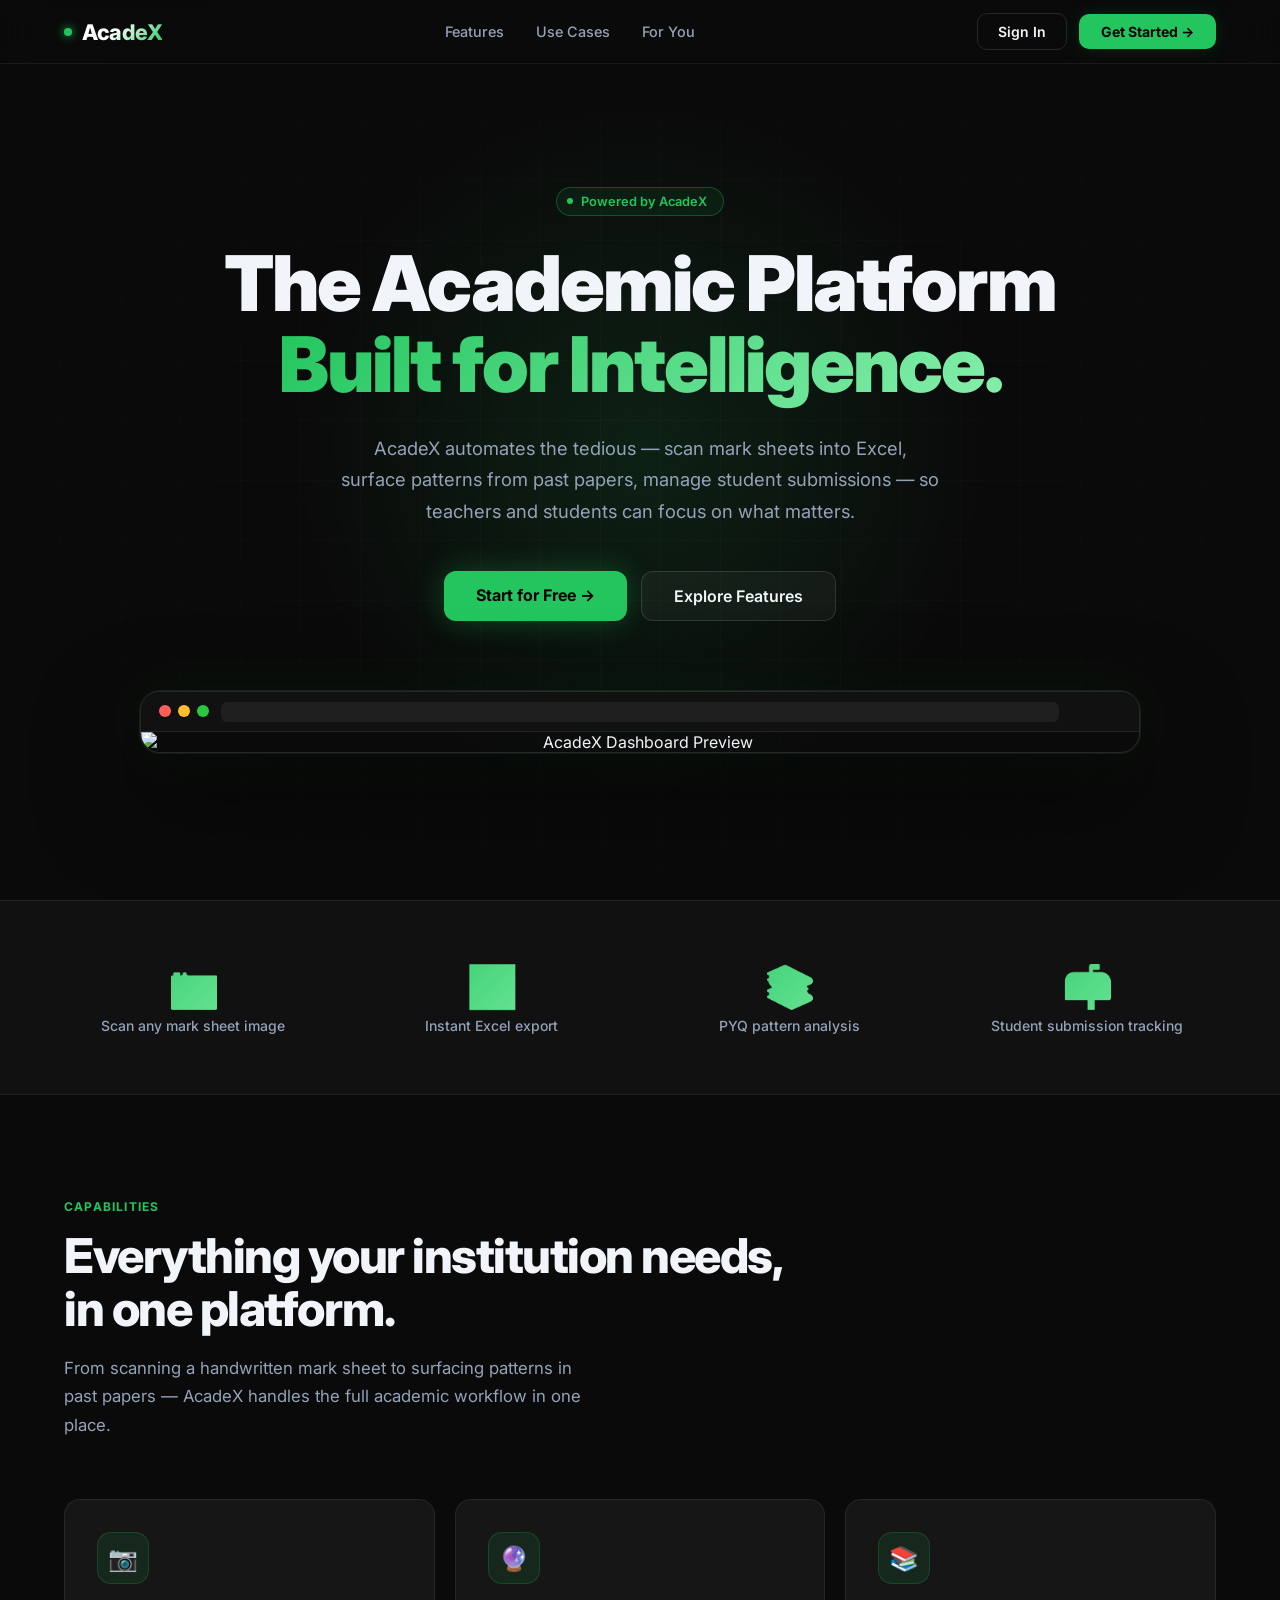
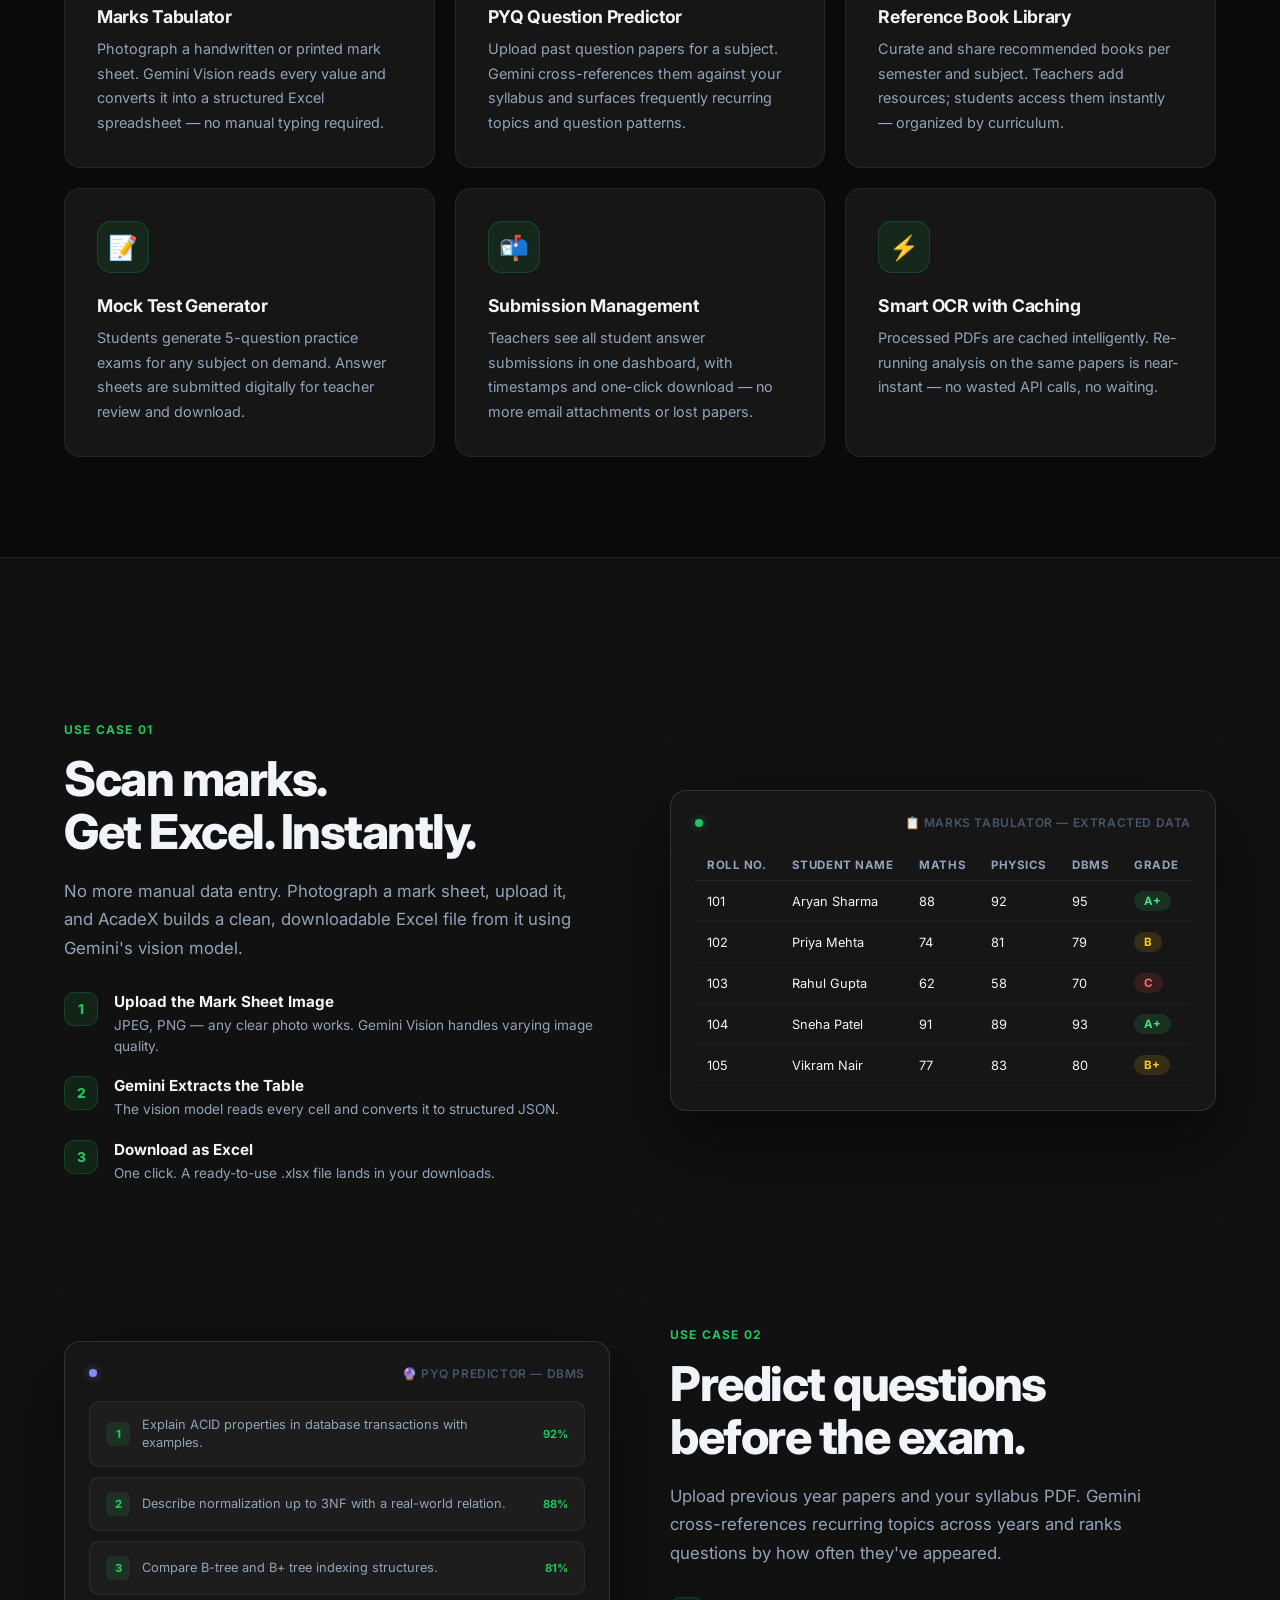
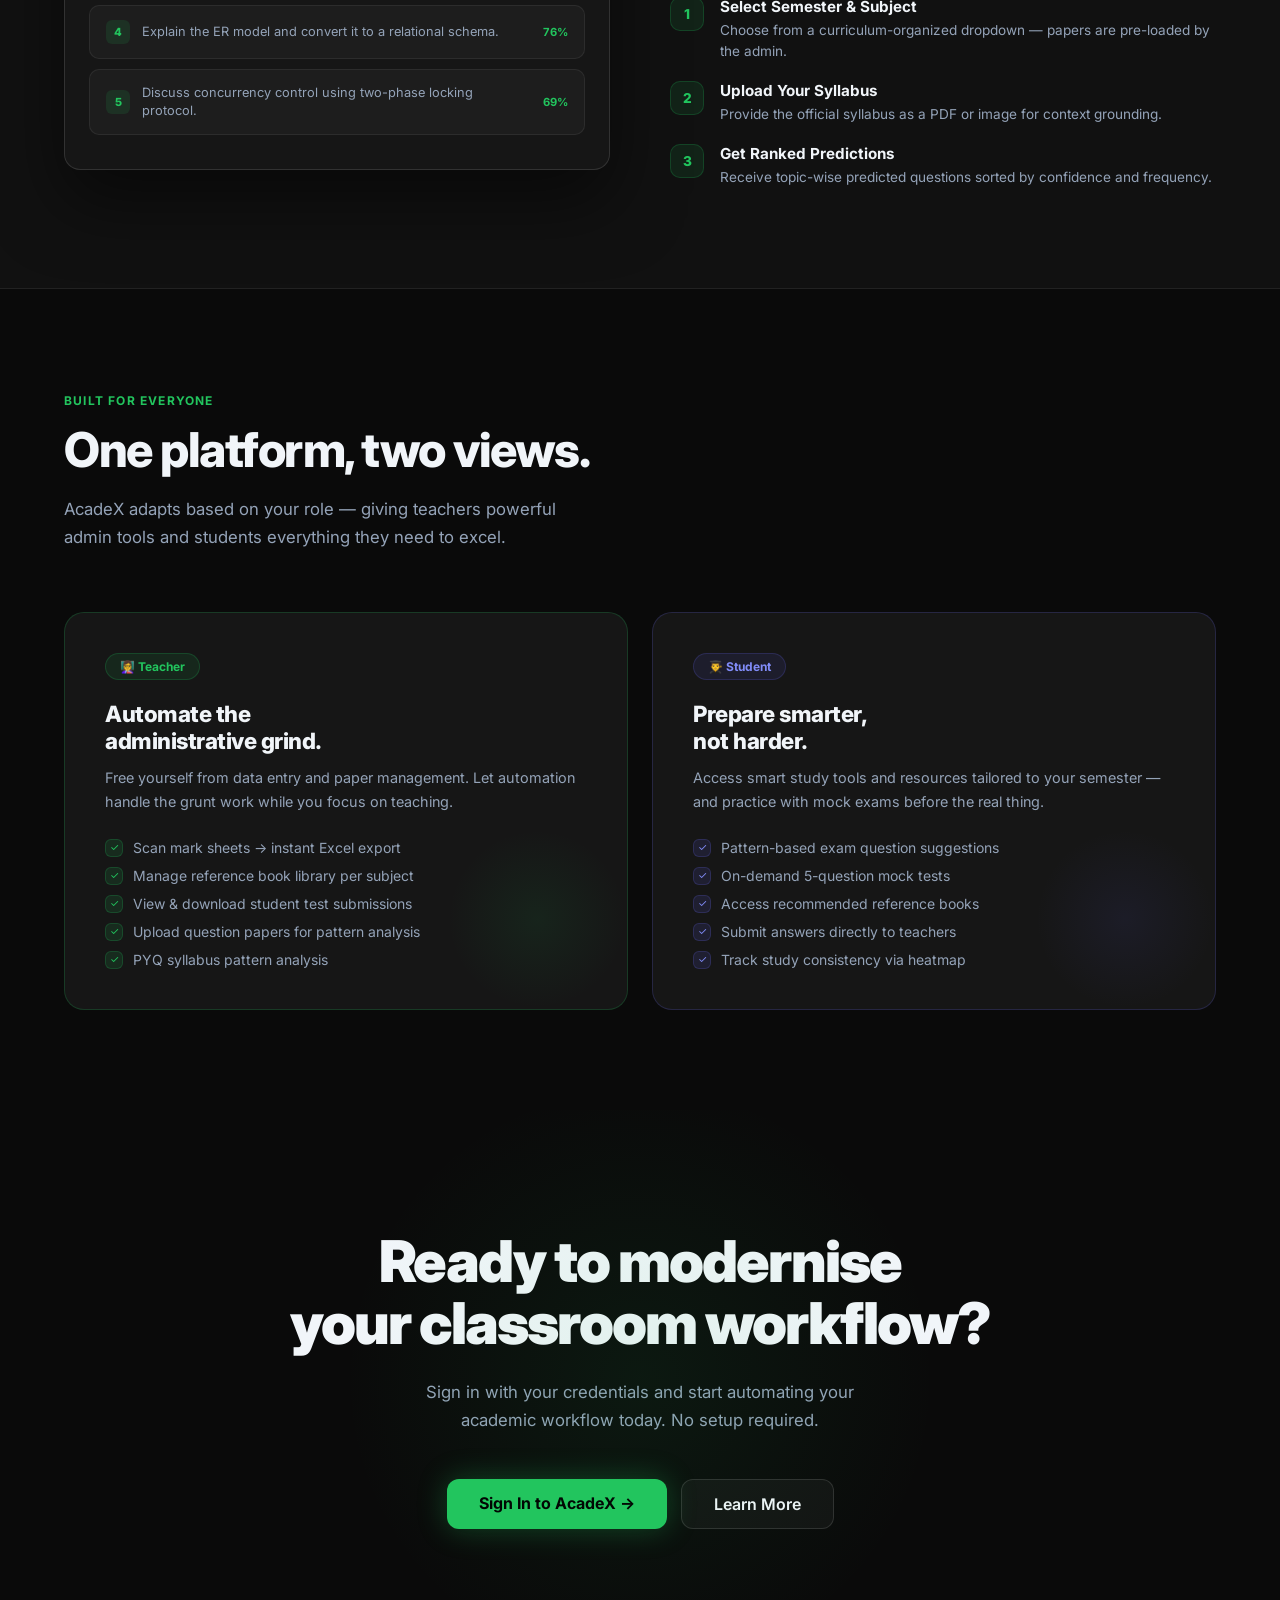
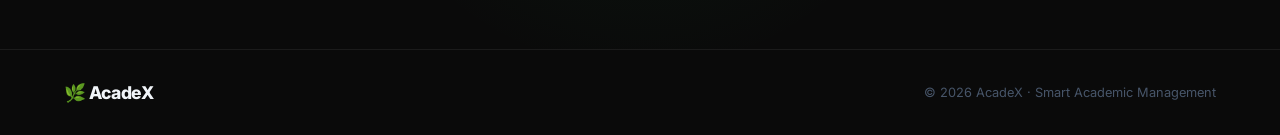
==== templates/landing.html @ 65650c80 "Landing page" ====
<!DOCTYPE html>
<html lang="en">
<head>
  <meta charset="UTF-8">
  <meta name="viewport" content="width=device-width, initial-scale=1.0">
  <title>AcadeX — Smart Academic Management Platform</title>
  <meta name="description" content="AcadeX automates academic workflows. Scan mark sheets into Excel, predict exam questions from past papers, manage student submissions — all in one platform.">
  <link href="https://fonts.googleapis.com/css2?family=Inter:ital,wght@0,300;0,400;0,500;0,600;0,700;0,800;0,900;1,400&display=swap" rel="stylesheet">
  <style>
    *, *::before, *::after { box-sizing: border-box; margin: 0; padding: 0; }

    :root {
      --bg:        #0a0a0a;
      --bg-2:      #111111;
      --bg-card:   #161616;
      --border:    rgba(255,255,255,0.07);
      --border-hi: rgba(255,255,255,0.12);
      --green:     #22c55e;
      --green-dim: #16a34a;
      --green-glow:rgba(34,197,94,0.15);
      --text:      #f1f5f9;
      --text-dim:  #94a3b8;
      --text-mute: #475569;
      --radius:    16px;
    }

    html { scroll-behavior: smooth; }

    body {
      font-family: 'Inter', sans-serif;
      background: var(--bg);
      color: var(--text);
      -webkit-font-smoothing: antialiased;
      overflow-x: hidden;
    }

    /* ─── NAV ─────────────────────────────────── */
    nav {
      position: fixed; top: 0; left: 0; right: 0; z-index: 100;
      display: flex; align-items: center; justify-content: space-between;
      padding: 0 5%;
      height: 64px;
      background: rgba(10,10,10,0.8);
      backdrop-filter: blur(20px);
      border-bottom: 1px solid var(--border);
    }

    .nav-brand {
      display: flex; align-items: center; gap: 10px;
      font-size: 1.35rem; font-weight: 800; letter-spacing: -0.5px;
      background: linear-gradient(135deg, #fff 50%, var(--green));
      -webkit-background-clip: text; -webkit-text-fill-color: transparent;
    }

    .nav-brand .brand-dot {
      width: 8px; height: 8px; border-radius: 50%;
      background: var(--green);
      box-shadow: 0 0 10px var(--green);
      -webkit-text-fill-color: initial;
    }

    .nav-links { display: flex; gap: 32px; }
    .nav-links a {
      color: var(--text-dim); text-decoration: none;
      font-size: 0.9rem; font-weight: 500;
      transition: color 0.2s;
    }
    .nav-links a:hover { color: var(--text); }

    .nav-cta {
      display: flex; gap: 12px; align-items: center;
    }

    .btn-ghost {
      padding: 9px 20px; border-radius: 10px;
      border: 1px solid var(--border-hi);
      background: transparent; color: var(--text);
      font-size: 0.875rem; font-weight: 600;
      text-decoration: none; cursor: pointer;
      transition: all 0.2s;
    }
    .btn-ghost:hover { background: rgba(255,255,255,0.05); border-color: rgba(255,255,255,0.2); }

    .btn-primary {
      padding: 9px 22px; border-radius: 10px;
      background: var(--green); color: #000;
      font-size: 0.875rem; font-weight: 700;
      text-decoration: none; cursor: pointer;
      border: none; transition: all 0.2s;
      box-shadow: 0 0 20px var(--green-glow);
    }
    .btn-primary:hover { background: #4ade80; box-shadow: 0 0 30px rgba(34,197,94,0.25); transform: translateY(-1px); }

    /* ─── HERO ────────────────────────────────── */
    .hero {
      min-height: 100vh;
      display: flex; flex-direction: column;
      align-items: center; justify-content: center;
      text-align: center;
      padding: 120px 5% 80px;
      position: relative;
      overflow: hidden;
    }

    .hero-glow {
      position: absolute;
      width: 700px; height: 700px;
      background: radial-gradient(circle, rgba(34,197,94,0.12) 0%, transparent 70%);
      top: 50%; left: 50%; transform: translate(-50%, -50%);
      pointer-events: none;
    }

    .hero-grid {
      position: absolute; inset: 0;
      background-image:
        linear-gradient(rgba(255,255,255,0.025) 1px, transparent 1px),
        linear-gradient(90deg, rgba(255,255,255,0.025) 1px, transparent 1px);
      background-size: 60px 60px;
      mask-image: radial-gradient(ellipse 80% 80% at 50% 50%, black, transparent);
      pointer-events: none;
    }

    .hero-badge {
      display: inline-flex; align-items: center; gap: 8px;
      padding: 6px 16px 6px 10px;
      border-radius: 100px;
      border: 1px solid rgba(34,197,94,0.3);
      background: rgba(34,197,94,0.08);
      font-size: 0.8rem; font-weight: 600; color: var(--green);
      margin-bottom: 28px;
      animation: fadeDown 0.6s ease both;
    }
    .hero-badge .dot { width: 6px; height: 6px; border-radius: 50%; background: var(--green); animation: pulse 2s infinite; }

    @keyframes pulse { 0%,100%{opacity:1} 50%{opacity:0.4} }
    @keyframes fadeDown { from{opacity:0;transform:translateY(-12px)} to{opacity:1;transform:none} }
    @keyframes fadeUp   { from{opacity:0;transform:translateY(20px)}  to{opacity:1;transform:none} }
    @keyframes fadeIn   { from{opacity:0} to{opacity:1} }
    @keyframes slideLeft{ from{opacity:0;transform:translateX(30px)} to{opacity:1;transform:none} }

    .hero h1 {
      font-size: clamp(2.8rem, 6vw, 5.5rem);
      font-weight: 900;
      line-height: 1.05;
      letter-spacing: -2px;
      margin-bottom: 28px;
      animation: fadeUp 0.7s 0.1s ease both;
    }

    .hero h1 .accent {
      background: linear-gradient(135deg, var(--green) 0%, #86efac 100%);
      -webkit-background-clip: text; -webkit-text-fill-color: transparent;
    }

    .hero-sub {
      max-width: 600px;
      font-size: 1.15rem;
      color: var(--text-dim);
      line-height: 1.7;
      margin-bottom: 44px;
      animation: fadeUp 0.7s 0.2s ease both;
    }

    .hero-actions {
      display: flex; gap: 14px; justify-content: center; flex-wrap: wrap;
      animation: fadeUp 0.7s 0.3s ease both;
    }

    .btn-hero-primary {
      padding: 14px 32px; border-radius: 12px;
      background: var(--green); color: #000;
      font-size: 1rem; font-weight: 700;
      text-decoration: none;
      box-shadow: 0 0 30px rgba(34,197,94,0.3);
      transition: all 0.25s;
      border: none;
    }
    .btn-hero-primary:hover { background: #4ade80; transform: translateY(-2px); box-shadow: 0 0 50px rgba(34,197,94,0.35); }

    .btn-hero-ghost {
      padding: 14px 32px; border-radius: 12px;
      border: 1px solid var(--border-hi);
      background: rgba(255,255,255,0.04);
      color: var(--text); font-size: 1rem; font-weight: 600;
      text-decoration: none; transition: all 0.25s;
    }
    .btn-hero-ghost:hover { background: rgba(255,255,255,0.08); transform: translateY(-2px); }

    /* ─── HERO IMAGE ──────────────────────────── */
    .hero-visual {
      margin-top: 70px; width: 100%; max-width: 1000px;
      position: relative; z-index: 2;
      animation: fadeUp 0.9s 0.4s ease both;
    }

    .hero-visual-frame {
      border-radius: 20px;
      border: 1px solid var(--border-hi);
      overflow: hidden;
      box-shadow: 0 40px 100px rgba(0,0,0,0.6), 0 0 0 1px var(--border), 0 0 60px rgba(34,197,94,0.08);
      position: relative;
    }

    .hero-visual-frame::before {
      content: '';
      position: absolute; top: 0; left: 0; right: 0;
      height: 40px;
      background: var(--bg-2);
      border-bottom: 1px solid var(--border);
      display: flex; align-items: center;
      z-index: 3;
    }

    .browser-dots {
      position: absolute; top: 13px; left: 18px;
      display: flex; gap: 7px; z-index: 4;
    }
    .browser-dots span {
      width: 12px; height: 12px; border-radius: 50%;
    }
    .browser-dots span:nth-child(1){ background: #ff5f57; }
    .browser-dots span:nth-child(2){ background: #febc2e; }
    .browser-dots span:nth-child(3){ background: #28c840; }

    .browser-bar {
      position: absolute; top: 10px; left: 80px; right: 80px;
      height: 20px; border-radius: 6px;
      background: rgba(255,255,255,0.06);
      z-index: 4;
    }

    .hero-img {
      width: 100%; display: block;
      margin-top: 40px;
    }

    /* ─── STATS STRIP ─────────────────────────── */
    .stats-strip {
      padding: 60px 5%;
      border-top: 1px solid var(--border);
      border-bottom: 1px solid var(--border);
      display: grid;
      grid-template-columns: repeat(auto-fit, minmax(180px, 1fr));
      gap: 40px;
      background: var(--bg-2);
    }

    .stat-item { text-align: center; }
    .stat-num {
      font-size: 2.6rem; font-weight: 900;
      letter-spacing: -1px;
      background: linear-gradient(135deg, var(--green) 0%, #86efac 100%);
      -webkit-background-clip: text; -webkit-text-fill-color: transparent;
    }
    .stat-label {
      font-size: 0.875rem; color: var(--text-dim);
      margin-top: 6px; font-weight: 500;
    }

    /* ─── SECTIONS ────────────────────────────── */
    section { padding: 100px 5%; }

    .section-tag {
      display: inline-block;
      font-size: 0.75rem; font-weight: 700; letter-spacing: 0.1em;
      text-transform: uppercase; color: var(--green);
      margin-bottom: 16px;
    }

    .section-title {
      font-size: clamp(2rem, 4vw, 3rem);
      font-weight: 800; letter-spacing: -1.5px;
      line-height: 1.1; margin-bottom: 18px;
    }

    .section-sub {
      font-size: 1.05rem; color: var(--text-dim);
      line-height: 1.7; max-width: 520px;
    }

    /* ─── FEATURES GRID ───────────────────────── */
    .features-grid {
      display: grid;
      grid-template-columns: repeat(auto-fit, minmax(300px, 1fr));
      gap: 20px;
      margin-top: 60px;
    }

    .feature-card {
      background: var(--bg-card);
      border: 1px solid var(--border);
      border-radius: var(--radius);
      padding: 32px;
      transition: all 0.3s;
      position: relative;
      overflow: hidden;
    }

    .feature-card::before {
      content: '';
      position: absolute; top: 0; left: 0; right: 0; height: 1px;
      background: linear-gradient(90deg, transparent, var(--green-dim), transparent);
      opacity: 0; transition: opacity 0.3s;
    }

    .feature-card:hover {
      border-color: rgba(34,197,94,0.2);
      transform: translateY(-4px);
      box-shadow: 0 20px 50px rgba(0,0,0,0.4), 0 0 30px var(--green-glow);
    }
    .feature-card:hover::before { opacity: 1; }

    .feature-icon {
      width: 52px; height: 52px; border-radius: 14px;
      background: rgba(34,197,94,0.1);
      border: 1px solid rgba(34,197,94,0.2);
      display: flex; align-items: center; justify-content: center;
      font-size: 1.5rem; margin-bottom: 22px;
    }

    .feature-title {
      font-size: 1.1rem; font-weight: 700; margin-bottom: 10px;
      letter-spacing: -0.3px;
    }

    .feature-desc {
      font-size: 0.9rem; color: var(--text-dim); line-height: 1.7;
    }

    /* ─── USE CASES ───────────────────────────── */
    .usecase-section {
      background: var(--bg-2);
      border-top: 1px solid var(--border);
      border-bottom: 1px solid var(--border);
    }

    .usecase-grid {
      display: grid;
      grid-template-columns: 1fr 1fr;
      gap: 60px;
      align-items: center;
      margin-top: 60px;
    }

    .usecase-visual {
      border-radius: var(--radius);
      overflow: hidden;
      border: 1px solid var(--border-hi);
      background: var(--bg-card);
      box-shadow: 0 30px 70px rgba(0,0,0,0.5);
    }

    /* ─── MOCK DASHBOARD VISUAL ───────────────── */
    .mock-dashboard {
      padding: 24px;
      font-family: 'Inter', monospace;
    }

    .mock-topbar {
      display: flex; align-items: center; gap: 8px;
      margin-bottom: 20px;
    }

    .mock-dot { width: 8px; height: 8px; border-radius: 50%; }
    .mock-label {
      font-size: 0.75rem; color: var(--text-mute);
      margin-left: auto; font-weight: 600; letter-spacing: 0.05em;
      text-transform: uppercase;
    }

    .mock-table { width: 100%; border-collapse: collapse; font-size: 0.8rem; }
    .mock-table th {
      padding: 8px 12px; text-align: left; font-weight: 700;
      color: var(--text-dim); border-bottom: 1px solid var(--border);
      font-size: 0.72rem; text-transform: uppercase; letter-spacing: 0.05em;
    }
    .mock-table td {
      padding: 10px 12px; color: var(--text); border-bottom: 1px solid rgba(255,255,255,0.04);
    }
    .mock-table tr:hover td { background: rgba(255,255,255,0.02); }

    .score-pill {
      display: inline-block; padding: 3px 10px; border-radius: 100px;
      font-size: 0.72rem; font-weight: 700;
    }
    .score-high { background: rgba(34,197,94,0.15); color: #4ade80; }
    .score-mid  { background: rgba(234,179,8,0.15);  color: #facc15; }
    .score-low  { background: rgba(239,68,68,0.15);  color: #f87171; }

    /* ─── PYQ MOCK ────────────────────────────── */
    .mock-pyq { padding: 24px; }
    .pyq-item {
      padding: 14px 16px; border-radius: 10px;
      background: rgba(255,255,255,0.03);
      border: 1px solid var(--border);
      margin-bottom: 10px;
      display: flex; align-items: center; gap: 12px;
    }
    .pyq-num {
      font-size: 0.7rem; font-weight: 800; color: var(--green);
      width: 24px; height: 24px; border-radius: 6px;
      background: rgba(34,197,94,0.12); display: flex; align-items: center; justify-content: center; flex-shrink: 0;
    }
    .pyq-text { font-size: 0.8rem; color: var(--text-dim); flex: 1; line-height: 1.4; }
    .pyq-prob {
      font-size: 0.7rem; font-weight: 700; color: var(--green);
      white-space: nowrap;
    }

    .usecase-info { }
    .usecase-steps { margin-top: 30px; display: flex; flex-direction: column; gap: 20px; }
    .usecase-step { display: flex; gap: 16px; align-items: flex-start; }
    .step-num {
      width: 34px; height: 34px; border-radius: 10px;
      background: rgba(34,197,94,0.1); border: 1px solid rgba(34,197,94,0.2);
      font-size: 0.85rem; font-weight: 800; color: var(--green);
      display: flex; align-items: center; justify-content: center; flex-shrink: 0;
    }
    .step-body h4 { font-size: 0.95rem; font-weight: 700; margin-bottom: 4px; }
    .step-body p  { font-size: 0.85rem; color: var(--text-dim); line-height: 1.5; }

    /* ─── ROLES SECTION ───────────────────────── */
    .roles-grid {
      display: grid;
      grid-template-columns: 1fr 1fr;
      gap: 24px;
      margin-top: 60px;
    }

    .role-card {
      background: var(--bg-card);
      border: 1px solid var(--border);
      border-radius: 20px;
      padding: 40px;
      transition: all 0.3s;
      position: relative; overflow: hidden;
    }

    .role-card.teacher { border-color: rgba(34,197,94,0.2); }
    .role-card.student { border-color: rgba(99,102,241,0.2); }

    .role-card.teacher::after {
      content: '';
      position: absolute; bottom: 0; right: 0;
      width: 180px; height: 180px;
      background: radial-gradient(circle, rgba(34,197,94,0.08) 0%, transparent 70%);
      pointer-events: none;
    }
    .role-card.student::after {
      content: '';
      position: absolute; bottom: 0; right: 0;
      width: 180px; height: 180px;
      background: radial-gradient(circle, rgba(99,102,241,0.08) 0%, transparent 70%);
      pointer-events: none;
    }

    .role-badge {
      display: inline-flex; align-items: center; gap: 8px;
      padding: 5px 14px; border-radius: 100px;
      font-size: 0.75rem; font-weight: 700;
      margin-bottom: 20px;
    }
    .teacher .role-badge { background: rgba(34,197,94,0.1); color: var(--green); border: 1px solid rgba(34,197,94,0.2); }
    .student .role-badge { background: rgba(99,102,241,0.1); color: #818cf8; border: 1px solid rgba(99,102,241,0.2); }

    .role-title { font-size: 1.4rem; font-weight: 800; letter-spacing: -0.5px; margin-bottom: 12px; }
    .role-desc  { font-size: 0.9rem; color: var(--text-dim); line-height: 1.7; margin-bottom: 24px; }

    .role-perks { display: flex; flex-direction: column; gap: 10px; }
    .role-perk  { display: flex; align-items: center; gap: 10px; font-size: 0.875rem; color: var(--text-dim); }
    .perk-check {
      width: 18px; height: 18px; border-radius: 6px;
      background: rgba(34,197,94,0.12); border: 1px solid rgba(34,197,94,0.2);
      display: flex; align-items: center; justify-content: center;
      color: var(--green); font-size: 0.65rem; flex-shrink: 0;
    }
    .student .perk-check {
      background: rgba(99,102,241,0.12); border-color: rgba(99,102,241,0.2);
      color: #818cf8;
    }

    /* ─── CTA ─────────────────────────────────── */
    .cta-section {
      text-align: center;
      padding: 120px 5%;
      position: relative; overflow: hidden;
    }

    .cta-section::before {
      content: '';
      position: absolute; top: 50%; left: 50%; transform: translate(-50%, -50%);
      width: 600px; height: 600px;
      background: radial-gradient(circle, rgba(34,197,94,0.08) 0%, transparent 70%);
      pointer-events: none;
    }

    .cta-title {
      font-size: clamp(2.2rem, 4.5vw, 3.8rem);
      font-weight: 900; letter-spacing: -2px;
      line-height: 1.08; margin-bottom: 24px;
    }

    .cta-sub {
      font-size: 1.05rem; color: var(--text-dim);
      max-width: 480px; margin: 0 auto 44px; line-height: 1.7;
    }

    .cta-actions {
      display: flex; gap: 14px; justify-content: center; flex-wrap: wrap;
    }

    /* ─── FOOTER ──────────────────────────────── */
    footer {
      border-top: 1px solid var(--border);
      padding: 32px 5%;
      display: flex; justify-content: space-between; align-items: center;
      flex-wrap: wrap; gap: 16px;
    }

    .footer-brand { font-size: 1.1rem; font-weight: 800; letter-spacing: -0.3px; }
    .footer-copy  { font-size: 0.8rem; color: var(--text-mute); }

    /* ─── SCROLL ANIMATIONS ───────────────────── */
    .reveal {
      opacity: 0; transform: translateY(30px);
      transition: opacity 0.6s ease, transform 0.6s ease;
    }
    .reveal.visible {
      opacity: 1; transform: none;
    }

    /* ─── RESPONSIVE ──────────────────────────── */
    @media (max-width: 768px) {
      .usecase-grid, .roles-grid { grid-template-columns: 1fr; }
      .nav-links { display: none; }
      .usecase-visual { order: -1; }
    }
  </style>
</head>
<body>

<!-- ─── NAV ───────────────────────────────────────────── -->
<nav>
  <div class="nav-brand">
    <span class="brand-dot"></span>
    AcadeX
  </div>
  <div class="nav-links">
    <a href="#features">Features</a>
    <a href="#use-cases">Use Cases</a>
    <a href="#roles">For You</a>
  </div>
  <div class="nav-cta">
    <a href="/login" class="btn-ghost">Sign In</a>
    <a href="/login" class="btn-primary">Get Started →</a>
  </div>
</nav>


<!-- ─── HERO ───────────────────────────────────────────── -->
<section class="hero">
  <div class="hero-glow"></div>
  <div class="hero-grid"></div>

  <div class="hero-badge">
    <span class="dot"></span>
    Powered by AcadeX
  </div>

  <h1>
    The Academic Platform<br>
    <span class="accent">Built for Intelligence.</span>
  </h1>

  <p class="hero-sub">
    AcadeX automates the tedious — scan mark sheets into Excel, surface patterns from past papers,
    manage student submissions — so teachers and students can focus on what matters.
  </p>

  <div class="hero-actions">
    <a href="/login" class="btn-hero-primary" id="cta-main">Start for Free →</a>
    <a href="#features" class="btn-hero-ghost">Explore Features</a>
  </div>

  <div class="hero-visual">
    <div class="hero-visual-frame">
      <div class="browser-dots">
        <span></span><span></span><span></span>
      </div>
      <div class="browser-bar"></div>
      <img src="/static/hero.png" alt="AcadeX Dashboard Preview" class="hero-img">
    </div>
  </div>
</section>


<!-- ─── STATS ──────────────────────────────────────────── -->
<div class="stats-strip">
  <div class="stat-item reveal">
    <div class="stat-num">📷</div>
    <div class="stat-label">Scan any mark sheet image</div>
  </div>
  <div class="stat-item reveal">
    <div class="stat-num">📊</div>
    <div class="stat-label">Instant Excel export</div>
  </div>
  <div class="stat-item reveal">
    <div class="stat-num">📚</div>
    <div class="stat-label">PYQ pattern analysis</div>
  </div>
  <div class="stat-item reveal">
    <div class="stat-num">📬</div>
    <div class="stat-label">Student submission tracking</div>
  </div>
</div>


<!-- ─── FEATURES ───────────────────────────────────────── -->
<section id="features">
  <div class="reveal">
    <span class="section-tag">Capabilities</span>
    <h2 class="section-title">Everything your institution needs,<br>in one platform.</h2>
    <p class="section-sub">From scanning a handwritten mark sheet to surfacing patterns in past papers — AcadeX handles the full academic workflow in one place.</p>
  </div>

  <div class="features-grid">
    <div class="feature-card reveal">
      <div class="feature-icon">📷</div>
      <div class="feature-title">Marks Tabulator</div>
      <div class="feature-desc">Photograph a handwritten or printed mark sheet. Gemini Vision reads every value and converts it into a structured Excel spreadsheet — no manual typing required.</div>
    </div>
    <div class="feature-card reveal">
      <div class="feature-icon">🔮</div>
      <div class="feature-title">PYQ Question Predictor</div>
      <div class="feature-desc">Upload past question papers for a subject. Gemini cross-references them against your syllabus and surfaces frequently recurring topics and question patterns.</div>
    </div>
    <div class="feature-card reveal">
      <div class="feature-icon">📚</div>
      <div class="feature-title">Reference Book Library</div>
      <div class="feature-desc">Curate and share recommended books per semester and subject. Teachers add resources; students access them instantly — organized by curriculum.</div>
    </div>
    <div class="feature-card reveal">
      <div class="feature-icon">📝</div>
      <div class="feature-title">Mock Test Generator</div>
      <div class="feature-desc">Students generate 5-question practice exams for any subject on demand. Answer sheets are submitted digitally for teacher review and download.</div>
    </div>
    <div class="feature-card reveal">
      <div class="feature-icon">📬</div>
      <div class="feature-title">Submission Management</div>
      <div class="feature-desc">Teachers see all student answer submissions in one dashboard, with timestamps and one-click download — no more email attachments or lost papers.</div>
    </div>
    <div class="feature-card reveal">
      <div class="feature-icon">⚡</div>
      <div class="feature-title">Smart OCR with Caching</div>
      <div class="feature-desc">Processed PDFs are cached intelligently. Re-running analysis on the same papers is near-instant — no wasted API calls, no waiting.</div>
    </div>
  </div>
</section>


<!-- ─── USE CASES ───────────────────────────────────────── -->
<section id="use-cases" class="usecase-section">
  <!-- UC1: Marks Tabulator -->
  <div class="usecase-grid reveal">
    <div class="usecase-info">
      <span class="section-tag">Use Case 01</span>
      <h2 class="section-title">Scan marks.<br>Get Excel. Instantly.</h2>
      <p class="section-sub">No more manual data entry. Photograph a mark sheet, upload it, and AcadeX builds a clean, downloadable Excel file from it using Gemini's vision model.</p>
      <div class="usecase-steps">
        <div class="usecase-step">
          <div class="step-num">1</div>
          <div class="step-body">
            <h4>Upload the Mark Sheet Image</h4>
            <p>JPEG, PNG — any clear photo works. Gemini Vision handles varying image quality.</p>
          </div>
        </div>
        <div class="usecase-step">
          <div class="step-num">2</div>
          <div class="step-body">
            <h4>Gemini Extracts the Table</h4>
            <p>The vision model reads every cell and converts it to structured JSON.</p>
          </div>
        </div>
        <div class="usecase-step">
          <div class="step-num">3</div>
          <div class="step-body">
            <h4>Download as Excel</h4>
            <p>One click. A ready-to-use .xlsx file lands in your downloads.</p>
          </div>
        </div>
      </div>
    </div>
    <div class="usecase-visual">
      <div class="mock-dashboard">
        <div class="mock-topbar">
          <div class="mock-dot" style="background:#22c55e; box-shadow: 0 0 8px #22c55e80;"></div>
          <div class="mock-label">📋 Marks Tabulator — Extracted Data</div>
        </div>
        <table class="mock-table">
          <thead>
            <tr>
              <th>Roll No.</th>
              <th>Student Name</th>
              <th>Maths</th>
              <th>Physics</th>
              <th>DBMS</th>
              <th>Grade</th>
            </tr>
          </thead>
          <tbody>
            <tr><td>101</td><td>Aryan Sharma</td><td>88</td><td>92</td><td>95</td><td><span class="score-pill score-high">A+</span></td></tr>
            <tr><td>102</td><td>Priya Mehta</td><td>74</td><td>81</td><td>79</td><td><span class="score-pill score-mid">B</span></td></tr>
            <tr><td>103</td><td>Rahul Gupta</td><td>62</td><td>58</td><td>70</td><td><span class="score-pill score-low">C</span></td></tr>
            <tr><td>104</td><td>Sneha Patel</td><td>91</td><td>89</td><td>93</td><td><span class="score-pill score-high">A+</span></td></tr>
            <tr><td>105</td><td>Vikram Nair</td><td>77</td><td>83</td><td>80</td><td><span class="score-pill score-mid">B+</span></td></tr>
          </tbody>
        </table>
      </div>
    </div>
  </div>

  <div style="height: 80px;"></div>

  <!-- UC2: PYQ Predictor -->
  <div class="usecase-grid reveal" style="direction: rtl;">
    <div class="usecase-info" style="direction: ltr;">
      <span class="section-tag">Use Case 02</span>
      <h2 class="section-title">Predict questions<br>before the exam.</h2>
      <p class="section-sub">Upload previous year papers and your syllabus PDF. Gemini cross-references recurring topics across years and ranks questions by how often they've appeared.</p>
      <div class="usecase-steps">
        <div class="usecase-step">
          <div class="step-num">1</div>
          <div class="step-body">
            <h4>Select Semester & Subject</h4>
            <p>Choose from a curriculum-organized dropdown — papers are pre-loaded by the admin.</p>
          </div>
        </div>
        <div class="usecase-step">
          <div class="step-num">2</div>
          <div class="step-body">
            <h4>Upload Your Syllabus</h4>
            <p>Provide the official syllabus as a PDF or image for context grounding.</p>
          </div>
        </div>
        <div class="usecase-step">
          <div class="step-num">3</div>
          <div class="step-body">
            <h4>Get Ranked Predictions</h4>
            <p>Receive topic-wise predicted questions sorted by confidence and frequency.</p>
          </div>
        </div>
      </div>
    </div>
    <div class="usecase-visual" style="direction: ltr;">
      <div class="mock-pyq">
        <div class="mock-topbar">
          <div class="mock-dot" style="background:#818cf8; box-shadow: 0 0 8px #818cf880;"></div>
          <div class="mock-label">🔮 PYQ Predictor — DBMS</div>
        </div>
        <div class="pyq-item">
          <div class="pyq-num">1</div>
          <div class="pyq-text">Explain ACID properties in database transactions with examples.</div>
          <div class="pyq-prob">92%</div>
        </div>
        <div class="pyq-item">
          <div class="pyq-num">2</div>
          <div class="pyq-text">Describe normalization up to 3NF with a real-world relation.</div>
          <div class="pyq-prob">88%</div>
        </div>
        <div class="pyq-item">
          <div class="pyq-num">3</div>
          <div class="pyq-text">Compare B-tree and B+ tree indexing structures.</div>
          <div class="pyq-prob">81%</div>
        </div>
        <div class="pyq-item">
          <div class="pyq-num">4</div>
          <div class="pyq-text">Explain the ER model and convert it to a relational schema.</div>
          <div class="pyq-prob">76%</div>
        </div>
        <div class="pyq-item">
          <div class="pyq-num">5</div>
          <div class="pyq-text">Discuss concurrency control using two-phase locking protocol.</div>
          <div class="pyq-prob">69%</div>
        </div>
      </div>
    </div>
  </div>
</section>


<!-- ─── ROLES ────────────────────────────────────────────── -->
<section id="roles">
  <div class="reveal">
    <span class="section-tag">Built For Everyone</span>
    <h2 class="section-title">One platform, two views.</h2>
    <p class="section-sub">AcadeX adapts based on your role — giving teachers powerful admin tools and students everything they need to excel.</p>
  </div>
  <div class="roles-grid">
    <div class="role-card teacher reveal">
      <div class="role-badge">👩‍🏫 Teacher</div>
      <div class="role-title">Automate the<br>administrative grind.</div>
      <div class="role-desc">Free yourself from data entry and paper management. Let automation handle the grunt work while you focus on teaching.</div>
      <div class="role-perks">
        <div class="role-perk"><div class="perk-check">✓</div> Scan mark sheets → instant Excel export</div>
        <div class="role-perk"><div class="perk-check">✓</div> Manage reference book library per subject</div>
        <div class="role-perk"><div class="perk-check">✓</div> View & download student test submissions</div>
        <div class="role-perk"><div class="perk-check">✓</div> Upload question papers for pattern analysis</div>
        <div class="role-perk"><div class="perk-check">✓</div> PYQ syllabus pattern analysis</div>
      </div>
    </div>
    <div class="role-card student reveal">
      <div class="role-badge" style="background:rgba(99,102,241,0.1);color:#818cf8;border:1px solid rgba(99,102,241,0.2);">👨‍🎓 Student</div>
      <div class="role-title">Prepare smarter,<br>not harder.</div>
      <div class="role-desc">Access smart study tools and resources tailored to your semester — and practice with mock exams before the real thing.</div>
      <div class="role-perks">
        <div class="role-perk" style="--perk-c:#818cf8"><div class="perk-check">✓</div> Pattern-based exam question suggestions</div>
        <div class="role-perk"><div class="perk-check">✓</div> On-demand 5-question mock tests</div>
        <div class="role-perk"><div class="perk-check">✓</div> Access recommended reference books</div>
        <div class="role-perk"><div class="perk-check">✓</div> Submit answers directly to teachers</div>
        <div class="role-perk"><div class="perk-check">✓</div> Track study consistency via heatmap</div>
      </div>
    </div>
  </div>
</section>


<!-- ─── CTA ──────────────────────────────────────────────── -->
<section class="cta-section reveal">
  <h2 class="cta-title">
    Ready to modernise<br>your classroom workflow?
  </h2>
  <p class="cta-sub">
    Sign in with your credentials and start automating your academic workflow today. No setup required.
  </p>
  <div class="cta-actions">
    <a href="/login" class="btn-hero-primary" id="cta-bottom">Sign In to AcadeX →</a>
    <a href="#features" class="btn-hero-ghost">Learn More</a>
  </div>
</section>


<!-- ─── FOOTER ───────────────────────────────────────────── -->
<footer>
  <div class="footer-brand">🌿 AcadeX</div>
  <div class="footer-copy">© 2026 AcadeX · Smart Academic Management</div>
</footer>


<script>
  // Scroll reveal
  const observer = new IntersectionObserver((entries) => {
    entries.forEach(e => {
      if (e.isIntersecting) {
        e.target.classList.add('visible');
        // Stagger children
        const children = e.target.querySelectorAll('.reveal');
        children.forEach((c, i) => setTimeout(() => c.classList.add('visible'), i * 80));
      }
    });
  }, { threshold: 0.1, rootMargin: '0px 0px -60px 0px' });

  document.querySelectorAll('.reveal').forEach(el => observer.observe(el));

  // Nav scroll effect
  const nav = document.querySelector('nav');
  window.addEventListener('scroll', () => {
    nav.style.borderBottomColor = window.scrollY > 10
      ? 'rgba(255,255,255,0.1)'
      : 'rgba(255,255,255,0.07)';
  });
</script>

</body>
</html>
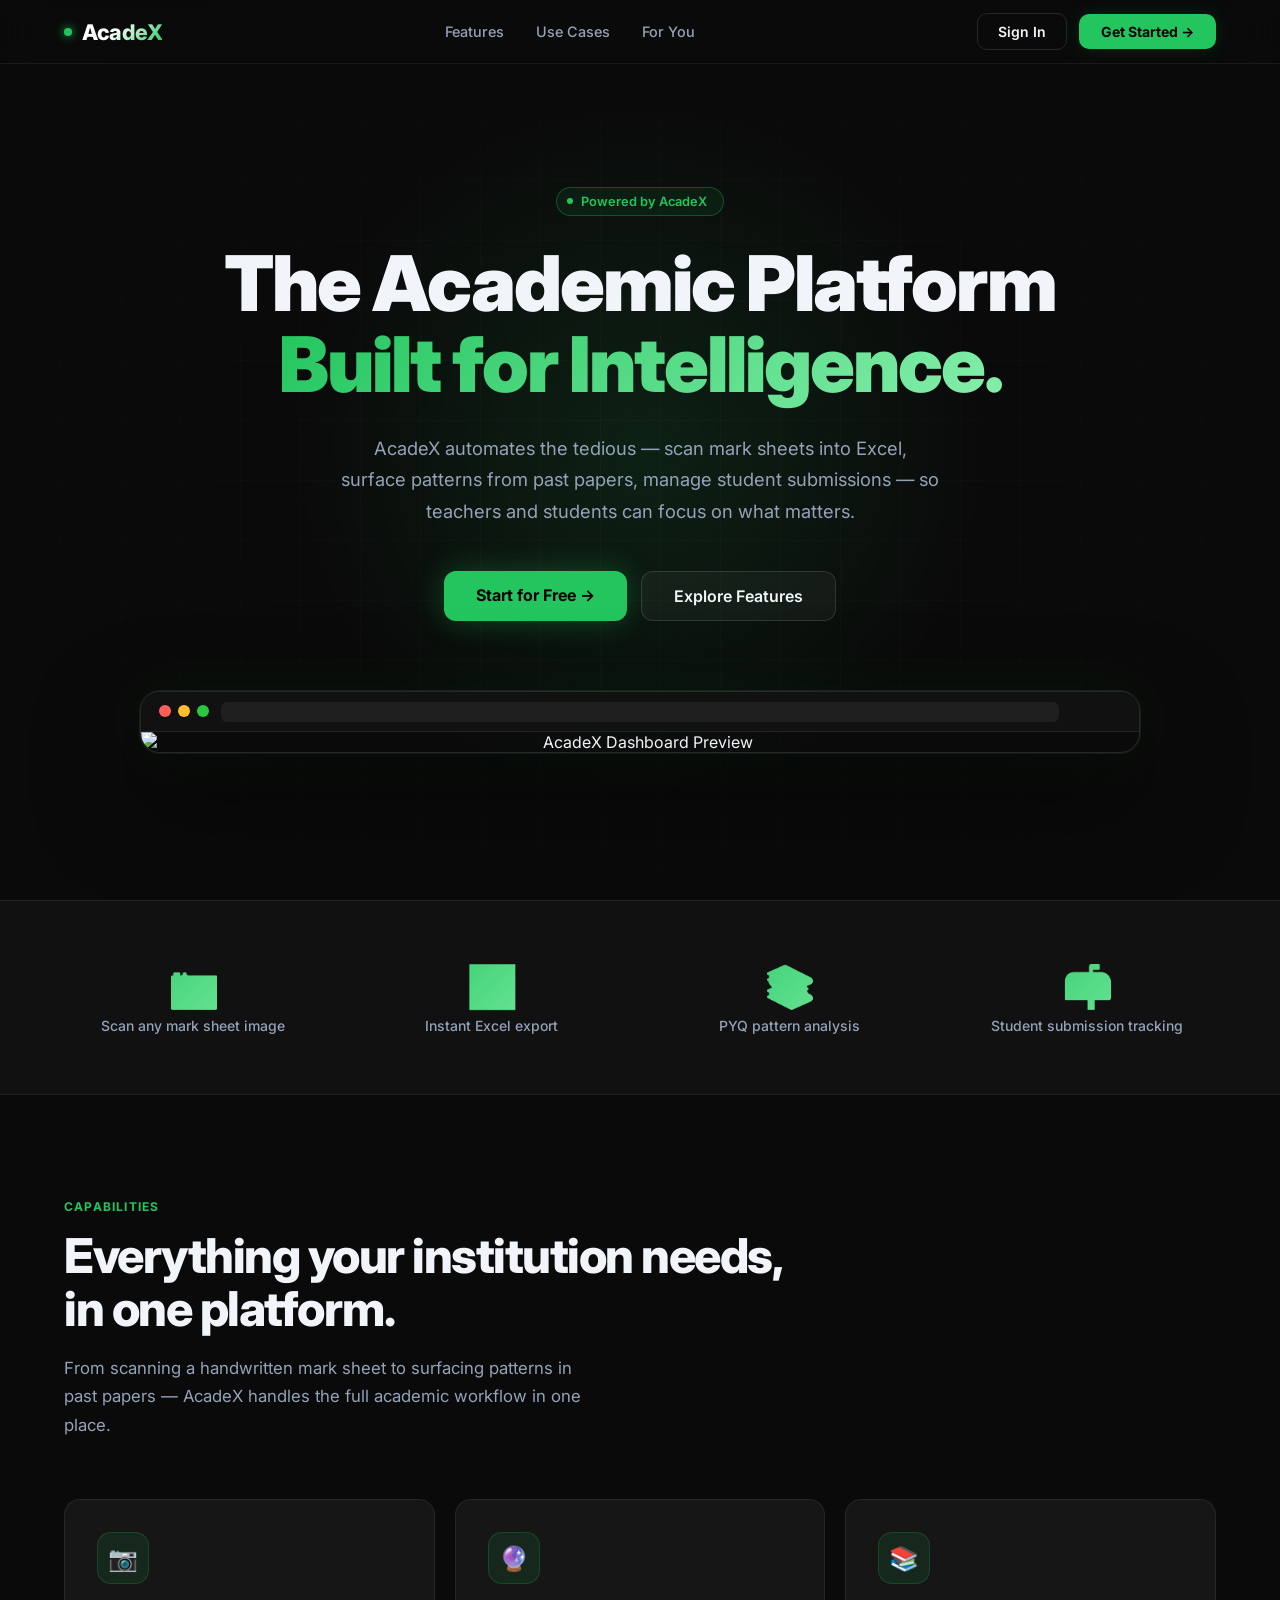
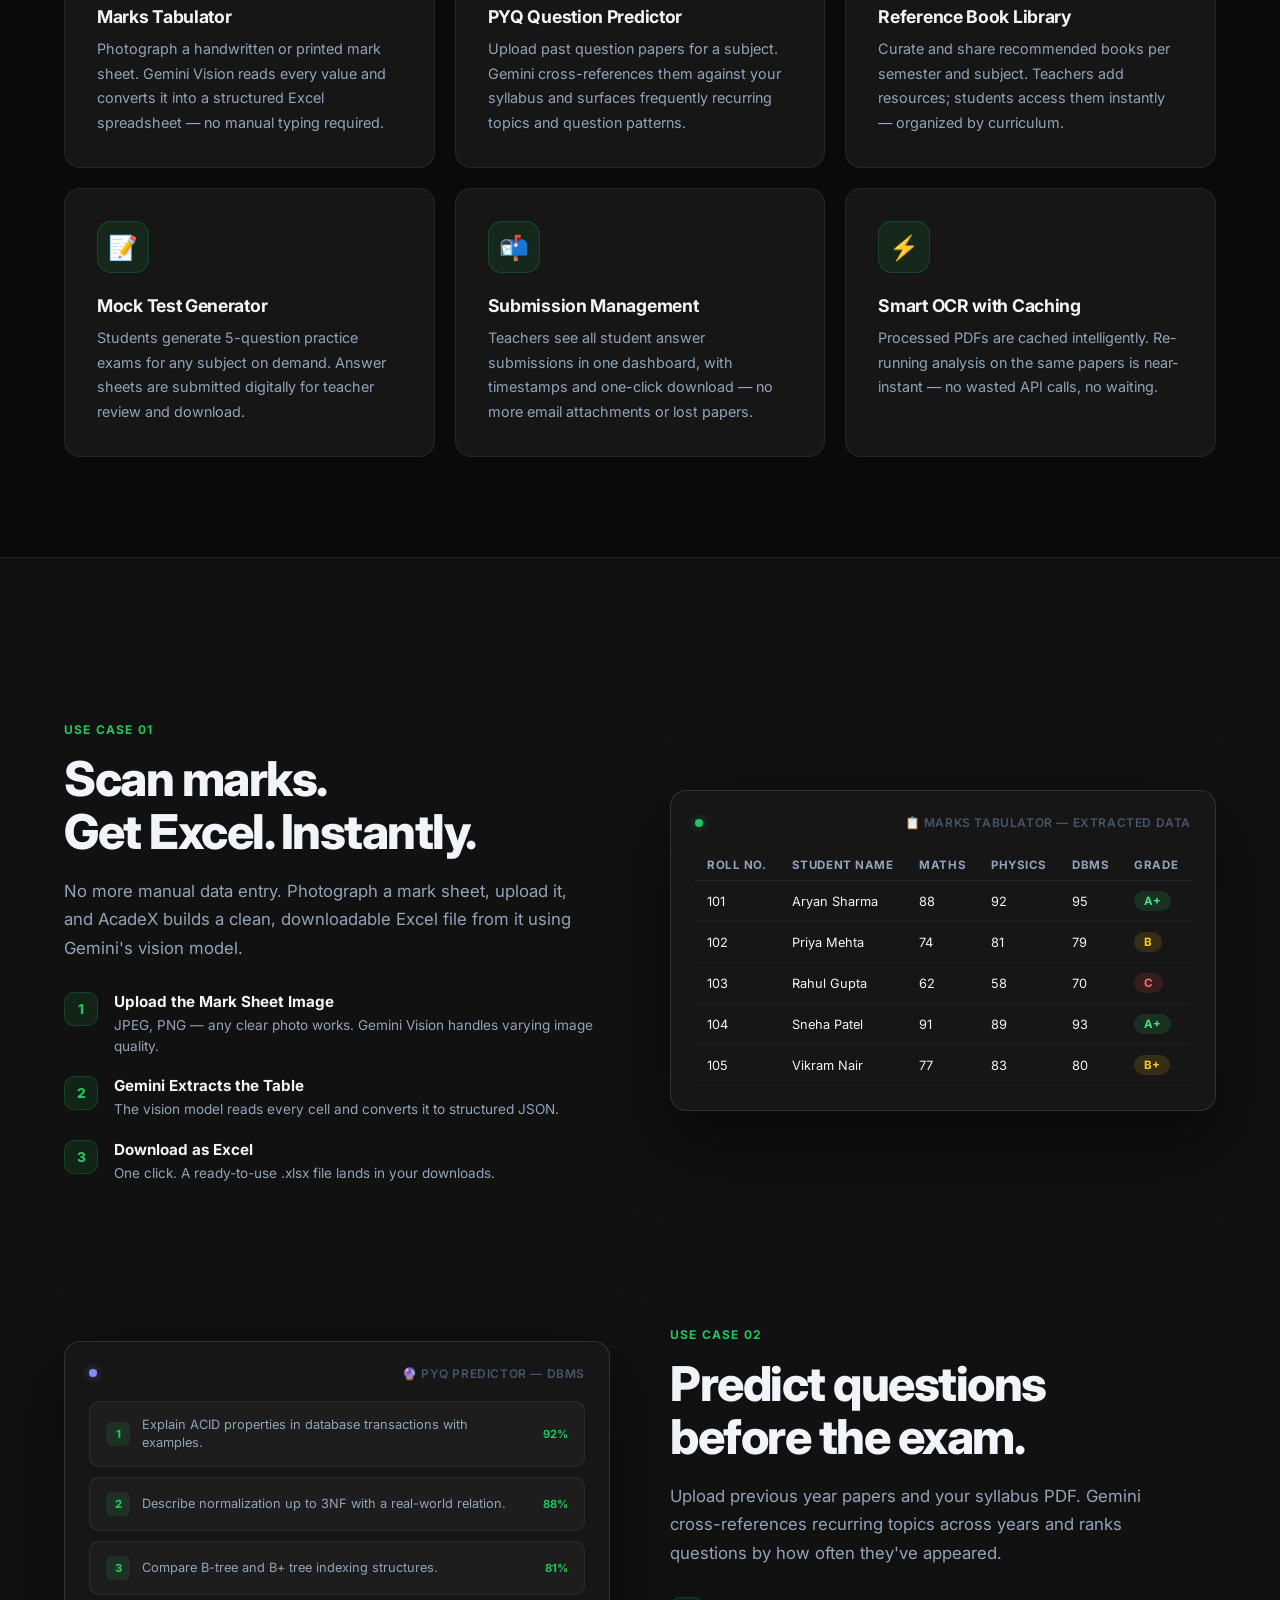
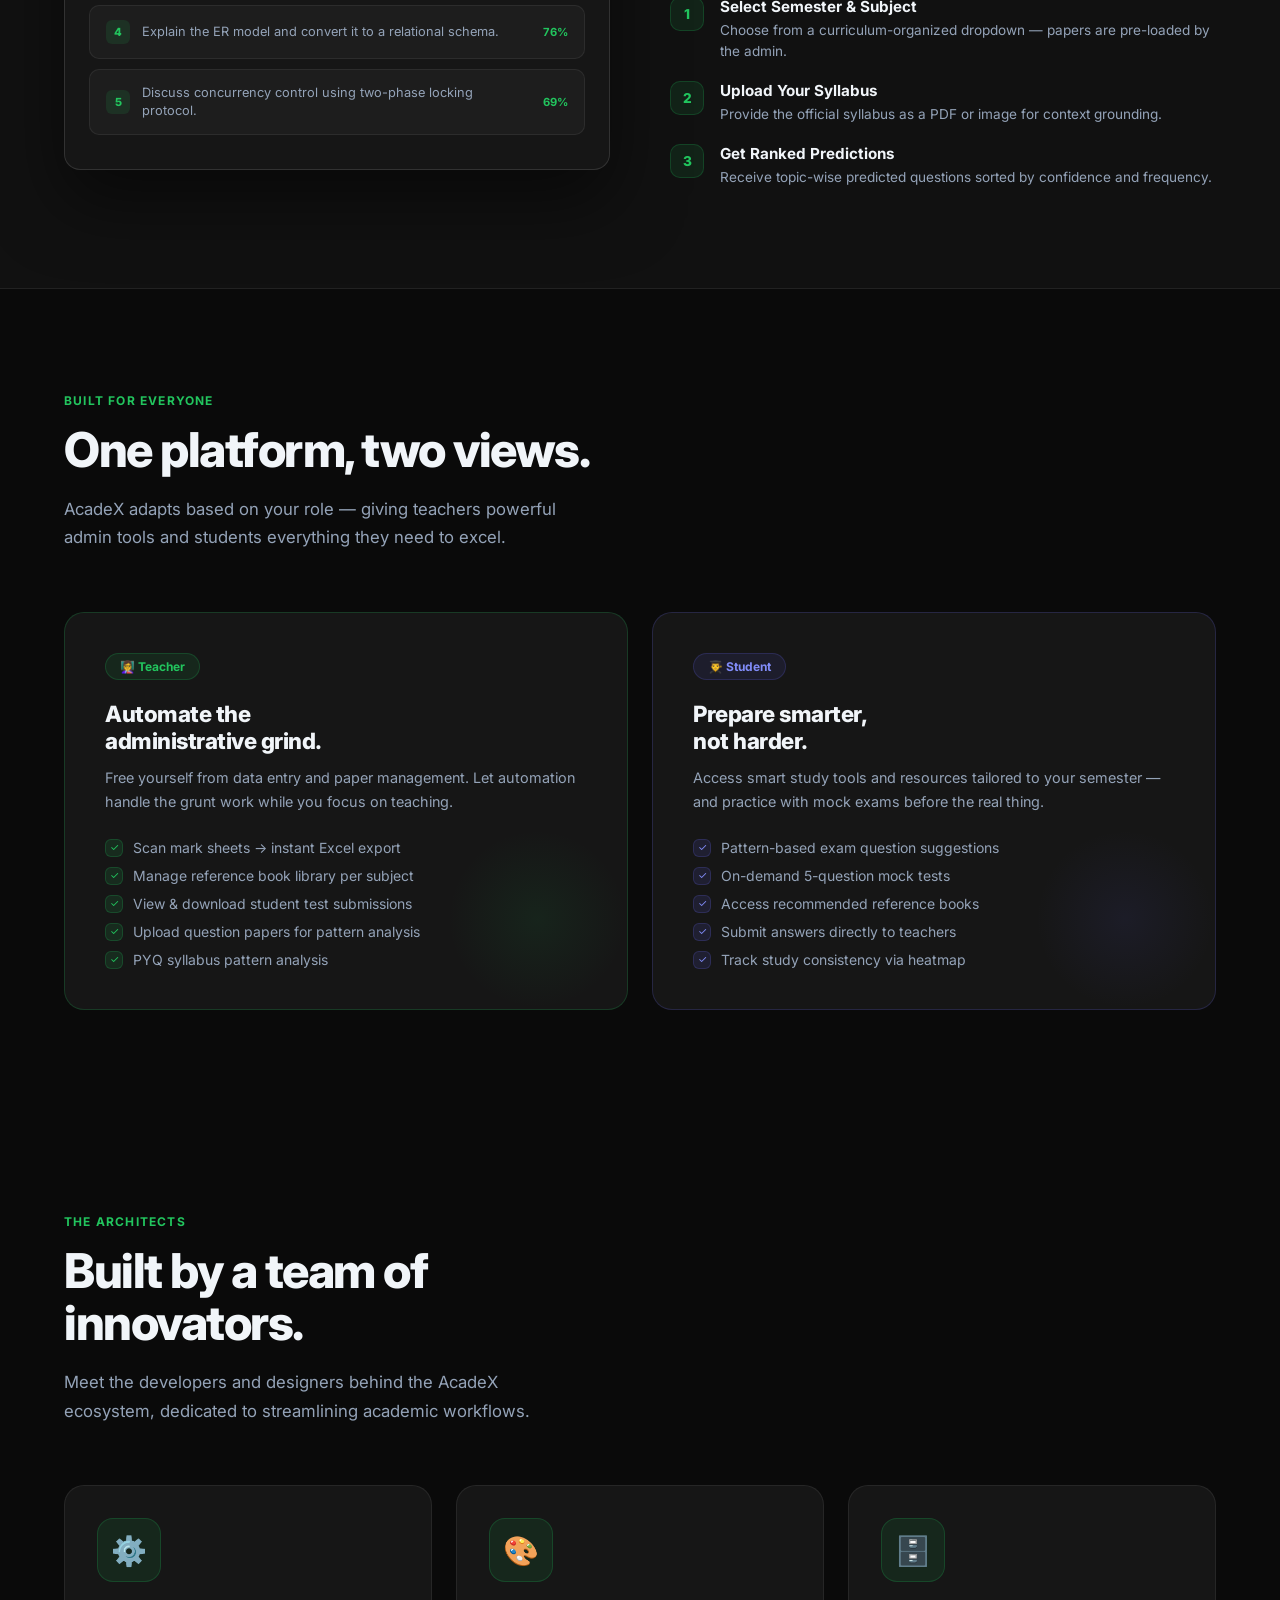
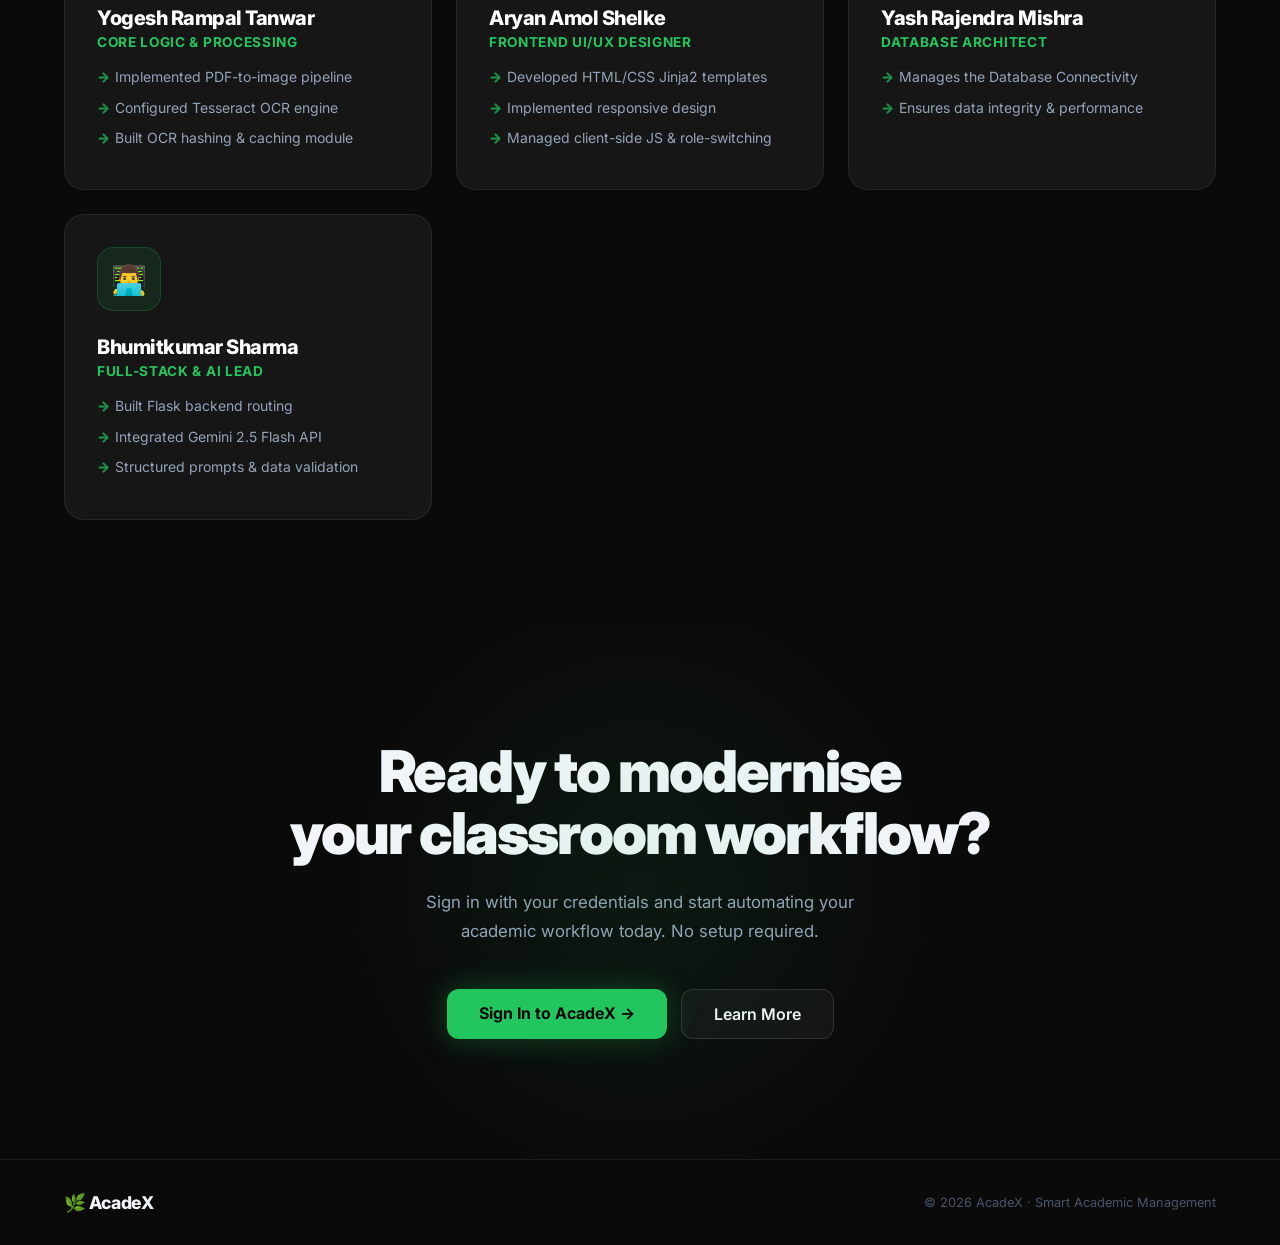
==== commit 5447d883: "Responsiveness" ====
--- a/templates/landing.html
+++ b/templates/landing.html
@@ -4,7 +4,9 @@
   <meta charset="UTF-8">
   <meta name="viewport" content="width=device-width, initial-scale=1.0">
   <title>AcadeX — Smart Academic Management Platform</title>
+  <link rel="icon" type="image/png" href="/static/favicon.png">
   <meta name="description" content="AcadeX automates academic workflows. Scan mark sheets into Excel, predict exam questions from past papers, manage student submissions — all in one platform.">
+
   <link href="https://fonts.googleapis.com/css2?family=Inter:ital,wght@0,300;0,400;0,500;0,600;0,700;0,800;0,900;1,400&display=swap" rel="stylesheet">
   <style>
     *, *::before, *::after { box-sizing: border-box; margin: 0; padding: 0; }
@@ -529,7 +531,80 @@
       opacity: 1; transform: none;
     }
 
+    /* ─── TEAM SECTION ──────────────────────── */
+    .team-grid {
+      display: grid;
+      grid-template-columns: repeat(auto-fit, minmax(280px, 1fr));
+      gap: 24px;
+      margin-top: 60px;
+    }
+
+    .team-card {
+      background: var(--bg-card);
+      border: 1px solid var(--border);
+      border-radius: 20px;
+      padding: 32px;
+      transition: all 0.3s cubic-bezier(0.4, 0, 0.2, 1);
+      position: relative;
+      overflow: hidden;
+      display: flex;
+      flex-direction: column;
+      align-items: flex-start;
+    }
+
+    .team-card::before {
+      content: '';
+      position: absolute; inset: 0;
+      background: radial-gradient(circle at top right, rgba(34,197,94,0.05), transparent 60%);
+      opacity: 0; transition: opacity 0.3s;
+    }
+
+    .team-card:hover {
+      border-color: rgba(34,197,94,0.3);
+      transform: translateY(-8px);
+      box-shadow: 0 20px 40px rgba(0,0,0,0.4), 0 0 20px rgba(34,197,94,0.1);
+    }
+
+    .team-card:hover::before { opacity: 1; }
+
+    .team-avatar {
+      width: 64px; height: 64px; border-radius: 16px;
+      background: rgba(34,197,94,0.1);
+      border: 1px solid rgba(34,197,94,0.2);
+      display: flex; align-items: center; justify-content: center;
+      font-size: 1.8rem; margin-bottom: 24px;
+      position: relative; z-index: 2;
+    }
+
+    .team-name {
+      font-size: 1.25rem; font-weight: 800; color: #fff;
+      margin-bottom: 4px; letter-spacing: -0.5px;
+      position: relative; z-index: 2;
+    }
+
+    .team-role {
+      font-size: 0.85rem; font-weight: 700; color: var(--green);
+      text-transform: uppercase; letter-spacing: 0.05em;
+      margin-bottom: 16px; position: relative; z-index: 2;
+    }
+
+    .team-resp {
+      font-size: 0.875rem; color: var(--text-dim);
+      line-height: 1.6; position: relative; z-index: 2;
+      list-style: none;
+    }
+
+    .team-resp li {
+      margin-bottom: 8px; padding-left: 18px; position: relative;
+    }
+
+    .team-resp li::before {
+      content: '→'; position: absolute; left: 0; color: var(--green);
+      opacity: 0.7; font-weight: 900;
+    }
+
     /* ─── RESPONSIVE ──────────────────────────── */
+
     @media (max-width: 768px) {
       .usecase-grid, .roles-grid { grid-template-columns: 1fr; }
       .nav-links { display: none; }
@@ -823,8 +898,66 @@
   </div>
 </section>
 
+<!-- ─── TEAM section ──────────────────────────────────────── -->
+<section id="team" class="team-section">
+  <div class="reveal">
+    <span class="section-tag">The Architects</span>
+    <h2 class="section-title">Built by a team of<br>innovators.</h2>
+    <p class="section-sub">Meet the developers and designers behind the AcadeX ecosystem, dedicated to streamlining academic workflows.</p>
+  </div>
+
+  <div class="team-grid">
+    <!-- Yogesh -->
+    <div class="team-card reveal">
+      <div class="team-avatar">⚙️</div>
+      <h3 class="team-name">Yogesh Rampal Tanwar</h3>
+      <div class="team-role">Core Logic & Processing</div>
+      <ul class="team-resp">
+        <li>Implemented PDF-to-image pipeline</li>
+        <li>Configured Tesseract OCR engine</li>
+        <li>Built OCR hashing & caching module</li>
+      </ul>
+    </div>
+
+    <!-- Aryan -->
+    <div class="team-card reveal">
+      <div class="team-avatar">🎨</div>
+      <h3 class="team-name">Aryan Amol Shelke</h3>
+      <div class="team-role">Frontend UI/UX Designer</div>
+      <ul class="team-resp">
+        <li>Developed HTML/CSS Jinja2 templates</li>
+        <li>Implemented responsive design</li>
+        <li>Managed client-side JS & role-switching</li>
+      </ul>
+    </div>
+
+    <!-- Yash -->
+    <div class="team-card reveal">
+      <div class="team-avatar">🗄️</div>
+      <h3 class="team-name">Yash Rajendra Mishra</h3>
+      <div class="team-role">Database Architect</div>
+      <ul class="team-resp">
+        <li>Manages the Database Connectivity</li>
+        <li>Ensures data integrity & performance</li>
+      </ul>
+    </div>
+
+    <!-- Bhumit -->
+    <div class="team-card reveal">
+      <div class="team-avatar">👨‍💻</div>
+      <h3 class="team-name">Bhumitkumar Sharma</h3>
+      <div class="team-role">Full-Stack & AI lead</div>
+      <ul class="team-resp">
+        <li>Built Flask backend routing</li>
+        <li>Integrated Gemini 2.5 Flash API</li>
+        <li>Structured prompts & data validation</li>
+      </ul>
+    </div>
+  </div>
+</section>
 
 <!-- ─── CTA ──────────────────────────────────────────────── -->
+
 <section class="cta-section reveal">
   <h2 class="cta-title">
     Ready to modernise<br>your classroom workflow?
